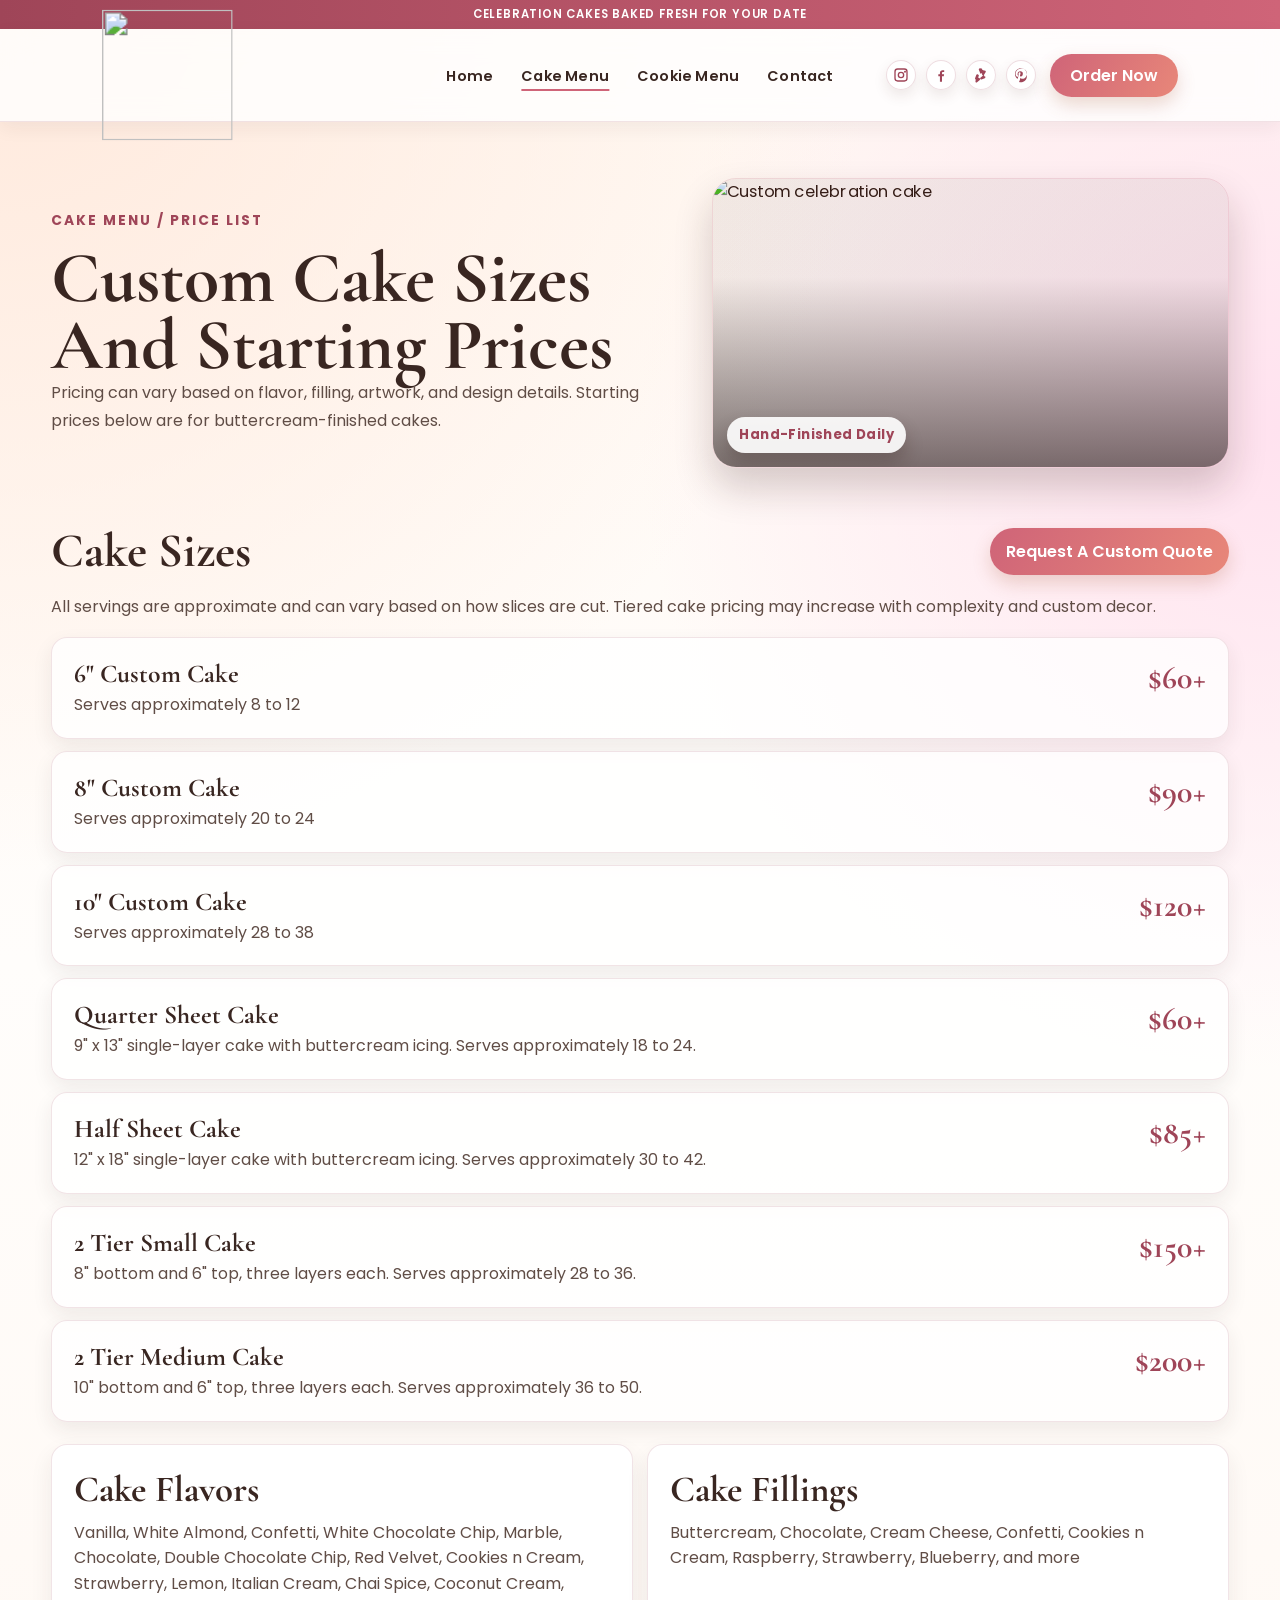
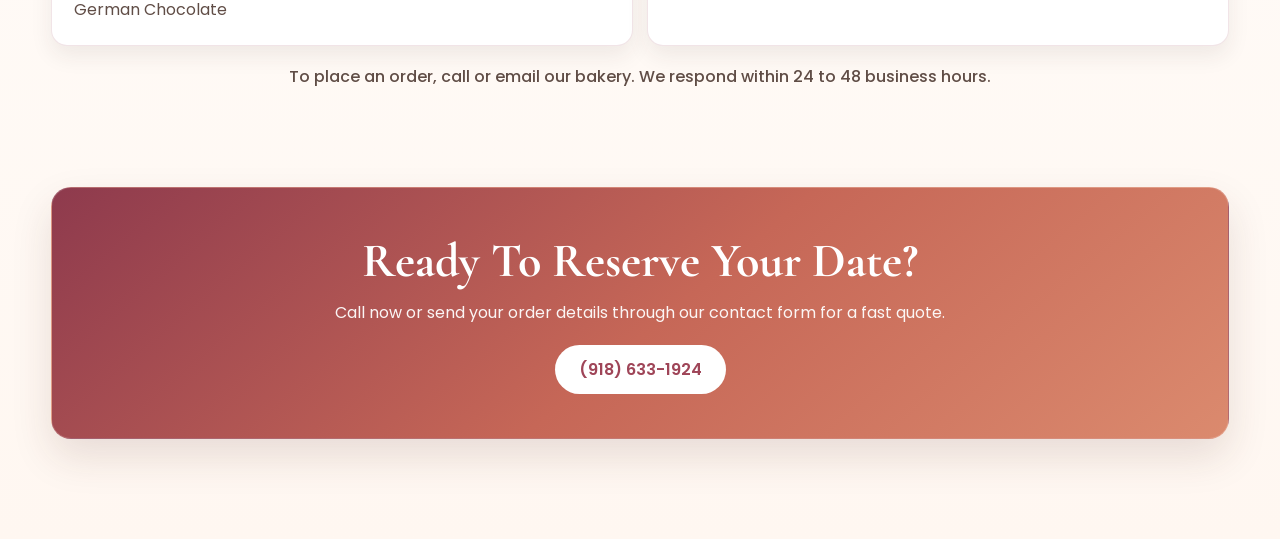
==== cakes.html @ 0b16bd7f "Add files via upload" ====
<!DOCTYPE html>
<html lang="en">
<head>
<meta charset="UTF-8">
<meta name="viewport" content="width=device-width, initial-scale=1.0">

<title>Cake Menu | Mixing House</title>

<link rel="stylesheet" href="style.css">

<link href="https://fonts.googleapis.com/css2?family=Cormorant+Garamond:wght@400;600;700&family=Poppins:wght@300;400;500;600&display=swap" rel="stylesheet">
</head>

<body>

<div class="top-bar">
    CELEBRATION CAKES BAKED FRESH FOR YOUR DATE
</div>

<nav class="navbar">

<div class="logo">
    <img src="images/logo.png">
</div>

<ul class="nav-links">
    <li><a href="index.html">Home</a></li>
    <li><a href="cakes.html" class="active">Cake Menu</a></li>
    <li><a href="cookies.html">Cookie Menu</a></li>
    <li><a href="contacts.html">Contact</a></li>
</ul>

<div class="header-social">
    <a href="https://instagram.com" class="social-icon" aria-label="Instagram" target="_blank" rel="noopener noreferrer">
        <svg viewBox="0 0 24 24" aria-hidden="true"><path d="M7 2h10a5 5 0 0 1 5 5v10a5 5 0 0 1-5 5H7a5 5 0 0 1-5-5V7a5 5 0 0 1 5-5zm0 2a3 3 0 0 0-3 3v10a3 3 0 0 0 3 3h10a3 3 0 0 0 3-3V7a3 3 0 0 0-3-3H7zm11 1.5a1.5 1.5 0 1 1 0 3 1.5 1.5 0 0 1 0-3zM12 7a5 5 0 1 1 0 10 5 5 0 0 1 0-10zm0 2a3 3 0 1 0 0 6 3 3 0 0 0 0-6z"/></svg>
    </a>
    <a href="https://facebook.com" class="social-icon" aria-label="Facebook" target="_blank" rel="noopener noreferrer">
        <svg viewBox="0 0 24 24" aria-hidden="true"><path d="M13.5 22v-8h2.7l.4-3h-3.1V9.1c0-.9.3-1.6 1.6-1.6h1.7V4.8c-.3 0-1.3-.1-2.4-.1-2.4 0-4 1.4-4 4.2V11H8v3h2.4v8h3.1z"/></svg>
    </a>
    <a href="https://yelp.com" class="social-icon" aria-label="Yelp" target="_blank" rel="noopener noreferrer">
        <svg viewBox="0 0 24 24" aria-hidden="true"><path d="M12.7 2.1c.7.1 1.2.7 1.2 1.4l-.4 5.3c-.1.8-.9 1.4-1.7 1.2-.5-.1-.9-.5-1.1-1l-1.9-5c-.3-.8.1-1.6.9-1.9.2-.1.4-.1.6-.1l2.4.1zm5.9 3.4c.6.4.8 1.2.5 1.9l-2.7 4.6c-.4.7-1.3.9-2 .5-.4-.2-.6-.6-.7-1l-.4-5.3c-.1-.8.5-1.5 1.3-1.6.2 0 .4 0 .6.1l3.4.8zM8 11.8c.7.4 1 1.3.6 2l-2.9 4.5c-.4.6-1.2.9-1.9.5-.7-.4-1-1.2-.7-1.9l1.8-5c.3-.8 1.2-1.2 2-.9.4.2.8.4 1.1.8zm8.7 2.2c.8-.3 1.6.1 1.9.8.3.7-.1 1.6-.9 1.9l-5 1.9c-.8.3-1.6-.1-1.9-.9-.2-.5-.1-1.1.3-1.5l4-3.6c.4-.4 1-.5 1.6-.3zm-6.3 3.3c.5.6.4 1.6-.2 2.1l-4.1 3.5c-.6.5-1.6.4-2.1-.2-.3-.4-.4-.9-.3-1.4l1-5.2c.1-.8.9-1.4 1.7-1.2.4.1.7.3 1 .6l3 1.8z"/></svg>
    </a>
    <a href="https://pinterest.com" class="social-icon" aria-label="Pinterest" target="_blank" rel="noopener noreferrer">
        <svg viewBox="0 0 24 24" aria-hidden="true"><path d="M12.1 2C6.6 2 3 5.9 3 10.8c0 3.1 1.7 5.9 4.5 7-.1-.5-.2-1.4 0-2l1-4.1s-.2-.6-.2-1.4c0-1.3.8-2.3 1.8-2.3.8 0 1.2.6 1.2 1.4 0 .8-.5 2.1-.8 3.3-.2.9.5 1.7 1.4 1.7 1.7 0 2.9-2.1 2.9-4.6 0-1.9-1.3-3.3-3.7-3.3-2.7 0-4.3 2-4.3 4.2 0 .8.2 1.5.7 2 .2.2.2.3.1.6l-.3 1.2c-.1.4-.3.5-.7.3-1.8-.7-2.7-2.6-2.7-4.8 0-3.6 3-7.9 9-7.9 4.8 0 7.9 3.4 7.9 7.1 0 4.9-2.7 8.5-6.7 8.5-1.3 0-2.6-.7-3-1.5l-.8 3.2c-.3 1.1-.8 2.3-1.3 3.2.9.3 1.8.4 2.7.4 5.3 0 9.1-3.8 9.1-9.1C21.2 5.8 17.3 2 12.1 2z"/></svg>
    </a>
</div>

<a href="contacts.html" class="order-btn">
Order Now
</a>

<button class="hamburger" type="button" aria-label="Open navigation" aria-expanded="false">☰</button>

</nav>

<section class="page-hero cake-hero">
    <div>
        <div class="small-heading">CAKE MENU / PRICE LIST</div>
        <h1>Custom Cake Sizes And Starting Prices</h1>
        <p>
            Pricing can vary based on flavor, filling, artwork, and design details. Starting prices below are for buttercream-finished cakes.
        </p>
    </div>

    <div class="page-hero-visual">
        <img src="images/cake1.jpg" alt="Custom celebration cake" class="hero-pop">
        <div class="hero-glow-tag">Hand-Finished Daily</div>
    </div>
</section>

<section class="cake-pricing">
    <div class="cake-pricing-head">
        <h2>Cake Sizes</h2>
        <a href="contacts.html" class="card-link">Request A Custom Quote</a>
    </div>

    <p class="cake-pricing-note">
        All servings are approximate and can vary based on how slices are cut. Tiered cake pricing may increase with complexity and custom decor.
    </p>

    <div class="price-list">
        <article class="price-item">
            <div>
                <h3>6" Custom Cake</h3>
                <p>Serves approximately 8 to 12</p>
            </div>
            <strong>$60+</strong>
        </article>

        <article class="price-item">
            <div>
                <h3>8" Custom Cake</h3>
                <p>Serves approximately 20 to 24</p>
            </div>
            <strong>$90+</strong>
        </article>

        <article class="price-item">
            <div>
                <h3>10" Custom Cake</h3>
                <p>Serves approximately 28 to 38</p>
            </div>
            <strong>$120+</strong>
        </article>

        <article class="price-item">
            <div>
                <h3>Quarter Sheet Cake</h3>
                <p>9" x 13" single-layer cake with buttercream icing. Serves approximately 18 to 24.</p>
            </div>
            <strong>$60+</strong>
        </article>

        <article class="price-item">
            <div>
                <h3>Half Sheet Cake</h3>
                <p>12" x 18" single-layer cake with buttercream icing. Serves approximately 30 to 42.</p>
            </div>
            <strong>$85+</strong>
        </article>

        <article class="price-item">
            <div>
                <h3>2 Tier Small Cake</h3>
                <p>8" bottom and 6" top, three layers each. Serves approximately 28 to 36.</p>
            </div>
            <strong>$150+</strong>
        </article>

        <article class="price-item">
            <div>
                <h3>2 Tier Medium Cake</h3>
                <p>10" bottom and 6" top, three layers each. Serves approximately 36 to 50.</p>
            </div>
            <strong>$200+</strong>
        </article>
    </div>

    <div class="cake-details-grid">
        <article class="detail-card">
            <h3>Cake Flavors</h3>
            <p>Vanilla, White Almond, Confetti, White Chocolate Chip, Marble, Chocolate, Double Chocolate Chip, Red Velvet, Cookies n Cream, Strawberry, Lemon, Italian Cream, Chai Spice, Coconut Cream, German Chocolate</p>
        </article>

        <article class="detail-card">
            <h3>Cake Fillings</h3>
            <p>Buttercream, Chocolate, Cream Cheese, Confetti, Cookies n Cream, Raspberry, Strawberry, Blueberry, and more</p>
        </article>
    </div>

    <p class="order-help">To place an order, call or email our bakery. We respond within 24 to 48 business hours.</p>
</section>

<section class="cta-banner">
    <h2>Ready To Reserve Your Date?</h2>
    <p>Call now or send your order details through our contact form for a fast quote.</p>
    <a href="tel:9186331924" class="cta-phone">(918) 633-1924</a>
</section>

<a href="contacts.html" class="mobile-order">Order Cake</a>

<script src="js/script.js"></script>

</body>
</html>
---- style.css ----
:root{
    --rose:#cf6478;
    --rose-deep:#9f4558;
    --caramel:#ab623e;
    --chocolate:#392621;
    --cream:#fff8f2;
    --milk:#fffcfa;
    --text:#604d46;
    --surface:#ffffffcc;
    --line:rgba(159, 69, 88, 0.14);
    --shadow:0 18px 40px rgba(77, 39, 33, 0.13);
}

*{
    margin:0;
    padding:0;
    box-sizing:border-box;
}

html{
    scroll-behavior:smooth;
}

body{
    font-family:'Poppins', sans-serif;
    background:
        radial-gradient(circle at 0% 0%, #ffe9dc 0%, transparent 35%),
        radial-gradient(circle at 100% 20%, #ffe2ef 0%, transparent 30%),
        linear-gradient(180deg, #fff8f2 0%, #fffdfb 45%, #fff7f1 100%),
        var(--cream);
    color:var(--chocolate);
    overflow-x:hidden;
    text-rendering:optimizeLegibility;
}

a{
    color:inherit;
}

.top-bar{
    background:linear-gradient(90deg, var(--rose-deep), var(--rose));
    color:#fff;
    text-align:center;
    padding:6px 14px;
    font-size:0.72rem;
    font-weight:600;
    letter-spacing:0.8px;
    text-transform:uppercase;
}

.navbar{
    position:sticky;
    top:0;
    z-index:100;
    display:flex;
    justify-content:space-between;
    align-items:center;
    padding:0 8%;
    background:var(--surface);
    backdrop-filter:blur(14px);
    border-bottom:1px solid var(--line);
    box-shadow:0 6px 18px rgba(57, 38, 33, 0.06);
    transition:transform 0.28s ease, box-shadow 0.28s ease;
    will-change:transform;
}

.navbar.nav-hidden{
    transform:translateY(-120%);
}

.logo{
    display:flex;
    align-items:center;
    gap:0;
}

.logo img{
    width:92px;
    height:92px;
    object-fit:contain;
    transform:scale(1.42);
    transform-origin:left center;
}

.logo h2{
    font-family:'Cormorant Garamond', serif;
    font-size:3.2rem;
    line-height:0.9;
    color:var(--chocolate);
}

.logo span{
    display:block;
    font-size:0.78rem;
    letter-spacing:3.4px;
    color:var(--text);
}

.nav-links{
    display:flex;
    list-style:none;
    gap:28px;
    position:absolute;
    left:50%;
    transform:translateX(-50%);
}

.nav-links a{
    text-decoration:none;
    font-weight:600;
    font-size:0.9rem;
    letter-spacing:0.2px;
    color:var(--chocolate);
    position:relative;
    transition:color 0.25s ease;
}

.nav-links a:hover{
    color:var(--rose-deep);
}

.nav-links a::after{
    content:"";
    position:absolute;
    left:0;
    bottom:-5px;
    width:100%;
    height:2px;
    background:var(--rose);
    transform:scaleX(0);
    transform-origin:left;
    transition:transform 0.28s ease;
}

.nav-links a:hover::after,
.nav-links a.active::after{
    transform:scaleX(1);
}

.header-social{
    display:flex;
    align-items:center;
    gap:10px;
    margin-left:auto;
}

.social-icon{
    width:30px;
    height:30px;
    border-radius:50%;
    display:inline-flex;
    align-items:center;
    justify-content:center;
    background:rgba(255, 255, 255, 0.82);
    border:1px solid rgba(159, 69, 88, 0.18);
    color:var(--rose-deep);
    text-decoration:none;
    box-shadow:0 6px 14px rgba(77, 39, 33, 0.1);
    transition:transform 0.2s ease, border-color 0.2s ease, background 0.2s ease;
}

.social-icon svg{
    width:16px;
    height:16px;
    fill:currentColor;
}

.social-icon:hover{
    transform:translateY(-2px);
    border-color:rgba(159, 69, 88, 0.48);
    background:rgba(207, 100, 120, 0.08);
}

.order-btn,
.btn-primary,
.card-link,
.cta-phone,
.contact-form button,
.mobile-order{
    background:linear-gradient(120deg, var(--rose), #e88779);
    color:#fff;
    text-decoration:none;
    font-weight:600;
    border:none;
    border-radius:999px;
    box-shadow:0 8px 18px rgba(171, 98, 62, 0.24);
    transition:transform 0.2s ease, box-shadow 0.2s ease;
}

.order-btn,
.btn-primary{
    padding:9px 20px;
}

.order-btn{
    margin-left:14px;
}

.order-btn:hover,
.btn-primary:hover,
.card-link:hover,
.cta-phone:hover,
.contact-form button:hover,
.mobile-order:hover{
    transform:translateY(-2px);
    box-shadow:0 12px 20px rgba(159, 69, 88, 0.28);
}

.hamburger{
    display:none;
    font-size:1.8rem;
    cursor:pointer;
    color:var(--rose-deep);
    border:none;
    background:transparent;
    line-height:1;
}

.hero,
.page-hero,
.features,
.popular,
.contact-section,
.cta-banner{
    width:min(1200px, 92%);
    margin:0 auto;
}

.hero{
    display:grid;
    grid-template-columns:1fr 1fr;
    align-items:center;
    gap:56px;
    padding:84px 0;
}

.hero-content{
    max-width:none;
}

.small-heading{
    color:var(--rose-deep);
    font-weight:700;
    letter-spacing:2px;
    margin-bottom:14px;
    font-size:0.86rem;
}

.hero h1,
.page-hero h1,
.section-header h2,
.contact-intro h1{
    font-family:'Cormorant Garamond', serif;
    line-height:0.93;
    color:var(--chocolate);
}

.hero h1{
    font-size:5.4rem;
    letter-spacing:-0.4px;
    max-width:none;
}

.hero p,
.page-hero p,
.card-content p,
.feature p,
.contact-intro p,
.contact-card p,
.form-note{
    color:var(--text);
    line-height:1.75;
}

.hero p{
    margin-top:20px;
    max-width:none;
}

.hero-buttons{
    display:flex;
    gap:14px;
    margin-top:28px;
    flex-wrap:wrap;
}

.btn-secondary{
    border:2px solid rgba(159, 69, 88, 0.28);
    color:var(--rose-deep);
    text-decoration:none;
    padding:12px 24px;
    border-radius:999px;
    font-weight:600;
    background:#ffffffd6;
    transition:background 0.22s ease, border-color 0.22s ease;
}

.btn-secondary:hover{
    background:#fff;
    border-color:rgba(159, 69, 88, 0.42);
}

.hero-proof{
    display:flex;
    gap:18px;
    margin-top:24px;
    list-style:none;
    font-size:0.92rem;
    color:var(--text);
}

.hero-proof li{
    background:#fff;
    border:1px solid rgba(159, 69, 88, 0.15);
    border-radius:999px;
    padding:8px 14px;
}

.hero-image{
    position:relative;
}

.hero-image img{
    width:100%;
    height:620px;
    border-radius:30px;
    object-fit:cover;
    box-shadow:var(--shadow);
    border:1px solid rgba(159, 69, 88, 0.14);
}

.hero-badge{
    position:absolute;
    right:-28px;
    bottom:24px;
    width:148px;
    height:148px;
    border-radius:50%;
    background:linear-gradient(120deg, var(--caramel), #d39d6f);
    border:6px solid #fff;
    color:#fff;
    font-size:0.86rem;
    font-weight:700;
    text-align:center;
    display:flex;
    align-items:center;
    justify-content:center;
    line-height:1.35;
    box-shadow:var(--shadow);
}

.features{
    display:grid;
    grid-template-columns:repeat(4, 1fr);
    gap:16px;
    margin-bottom:28px;
}

.feature{
    background:#fff;
    border:1px solid rgba(171, 98, 62, 0.14);
    border-radius:16px;
    padding:22px;
    box-shadow:0 10px 20px rgba(57, 38, 33, 0.05);
    transition:transform 0.2s ease, box-shadow 0.2s ease;
}

.feature:hover{
    transform:translateY(-4px);
    box-shadow:0 16px 26px rgba(57, 38, 33, 0.1);
}

.feature h3{
    margin-bottom:8px;
    font-size:1.04rem;
}

.popular{
    padding:54px 0 80px;
}

.photo-gallery{
    width:min(1200px, 92%);
    margin:0 auto 26px;
}

.gallery-grid{
    display:grid;
    grid-template-columns:1.35fr 1fr 1fr;
    grid-template-rows:220px 220px;
    gap:14px;
}

.gallery-card{
    position:relative;
    border-radius:16px;
    overflow:hidden;
    border:1px solid rgba(159, 69, 88, 0.16);
    box-shadow:var(--shadow);
}

.gallery-card img{
    width:100%;
    height:100%;
    object-fit:cover;
    display:block;
    transform:scale(1.02);
    transition:transform 0.3s ease;
}

.gallery-card::after{
    content:"";
    position:absolute;
    inset:0;
    background:linear-gradient(180deg, rgba(40, 24, 20, 0.05) 38%, rgba(40, 24, 20, 0.64) 100%);
}

.gallery-card figcaption{
    position:absolute;
    left:14px;
    bottom:12px;
    color:#fff;
    font-weight:600;
    letter-spacing:0.3px;
    z-index:1;
}

.gallery-card:hover img{
    transform:scale(1.08);
}

.gallery-large{
    grid-row:1 / span 2;
}

.cake-pricing{
    width:min(1200px, 92%);
    margin:0 auto;
    padding:24px 0 70px;
}

.cake-pricing-head{
    display:flex;
    justify-content:space-between;
    align-items:center;
    gap:14px;
    margin-bottom:14px;
}

.cake-pricing-head h2{
    font-family:'Cormorant Garamond', serif;
    font-size:3rem;
    color:var(--chocolate);
}

.cake-pricing-note{
    color:var(--text);
    max-width:none;
    margin-bottom:18px;
}

.price-list{
    display:grid;
    gap:12px;
}

.price-item{
    display:flex;
    justify-content:space-between;
    gap:18px;
    align-items:flex-start;
    padding:20px 22px;
    background:rgba(255, 255, 255, 0.76);
    border:1px solid rgba(159, 69, 88, 0.14);
    border-radius:16px;
    box-shadow:0 8px 20px rgba(57, 38, 33, 0.08);
}

.price-item h3{
    font-size:1.6rem;
    font-family:'Cormorant Garamond', serif;
    margin-bottom:4px;
}

.price-item p{
    color:var(--text);
    line-height:1.55;
    max-width:none;
}

.price-item strong{
    font-size:2rem;
    color:var(--rose-deep);
    font-family:'Cormorant Garamond', serif;
    white-space:nowrap;
    letter-spacing:0.2px;
}

.cake-details-grid{
    margin-top:22px;
    display:grid;
    grid-template-columns:1fr 1fr;
    gap:14px;
}

.detail-card{
    background:#fff;
    border-radius:16px;
    padding:22px;
    border:1px solid rgba(159, 69, 88, 0.14);
    box-shadow:0 10px 22px rgba(57, 38, 33, 0.08);
}

.detail-card h3{
    font-family:'Cormorant Garamond', serif;
    font-size:2.3rem;
    margin-bottom:8px;
}

.detail-card p{
    color:var(--text);
    line-height:1.62;
}

.order-help{
    margin-top:18px;
    text-align:center;
    color:var(--text);
    font-weight:500;
}

.section-header{
    display:flex;
    justify-content:space-between;
    align-items:flex-end;
    gap:20px;
    margin-bottom:26px;
}

.section-header h2{
    font-size:3.4rem;
}

.section-header a{
    color:var(--rose-deep);
    text-decoration:none;
    font-weight:700;
    display:inline-flex;
    align-items:center;
    gap:8px;
}

.cards{
    display:grid;
    grid-template-columns:repeat(3, 1fr);
    gap:22px;
}

.card{
    background:var(--milk);
    border-radius:18px;
    overflow:hidden;
    border:1px solid rgba(159, 69, 88, 0.12);
    box-shadow:var(--shadow);
    transition:transform 0.25s ease, box-shadow 0.25s ease;
}

.card:hover{
    transform:translateY(-6px);
    box-shadow:0 22px 42px rgba(77, 39, 33, 0.18);
}

.card img{
    width:100%;
    height:250px;
    object-fit:cover;
}

.card-content{
    padding:20px;
}

.card-meta{
    display:flex;
    justify-content:space-between;
    align-items:center;
    margin-bottom:10px;
}

.tag{
    display:inline-block;
    font-size:0.74rem;
    font-weight:700;
    letter-spacing:1px;
    color:var(--rose-deep);
    background:rgba(207, 100, 120, 0.12);
    border-radius:999px;
    padding:6px 10px;
}

.price{
    color:var(--caramel);
    font-weight:700;
}

.card-content h3{
    font-size:1.26rem;
    margin-bottom:10px;
}

.card-content p{
    margin-bottom:14px;
}

.card-link{
    display:inline-block;
    padding:11px 16px;
}

.page-hero{
    display:grid;
    grid-template-columns:1.1fr 0.9fr;
    align-items:center;
    gap:30px;
    padding:56px 0 30px;
}

.page-hero h1{
    font-size:4.5rem;
}

.page-hero p{
    max-width:none;
}

.page-hero-visual{
    position:relative;
    border-radius:24px;
    overflow:hidden;
    border:1px solid rgba(159, 69, 88, 0.18);
    box-shadow:0 20px 38px rgba(51, 24, 19, 0.2);
    min-height:290px;
}

.page-hero-visual::after{
    content:"";
    position:absolute;
    inset:0;
    background:linear-gradient(180deg, rgba(24, 12, 10, 0.06) 34%, rgba(24, 12, 10, 0.58) 100%);
    pointer-events:none;
}

.page-hero-visual img{
    width:100%;
    height:100%;
    object-fit:cover;
}

.hero-pop{
    filter:saturate(1.15) contrast(1.09) brightness(1.03);
    transform:scale(1.02);
    transition:transform 0.35s ease, filter 0.35s ease;
}

.hero-image:hover .hero-pop,
.page-hero-visual:hover .hero-pop{
    transform:scale(1.08);
    filter:saturate(1.24) contrast(1.12) brightness(1.06);
}

.hero-glow-tag{
    position:absolute;
    left:14px;
    bottom:14px;
    z-index:1;
    background:rgba(255, 255, 255, 0.9);
    color:var(--rose-deep);
    font-size:0.82rem;
    letter-spacing:0.4px;
    font-weight:700;
    padding:8px 12px;
    border-radius:999px;
    box-shadow:0 10px 18px rgba(43, 21, 17, 0.24);
}

.testimonial-strip{
    width:min(1200px, 92%);
    margin:0 auto;
    display:grid;
    grid-template-columns:repeat(3, 1fr);
    gap:14px;
}

.testimonial{
    background:#fff;
    border:1px solid rgba(171, 98, 62, 0.18);
    border-left:4px solid var(--caramel);
    border-radius:12px;
    padding:18px;
    font-size:0.95rem;
    color:var(--text);
    box-shadow:0 8px 18px rgba(57, 38, 33, 0.06);
}

.cta-banner{
    margin:28px auto 100px;
    background:linear-gradient(140deg, #8e3a4d 0%, #c66757 52%, #db8a6e 100%);
    color:#fff;
    border-radius:20px;
    padding:44px;
    text-align:center;
    box-shadow:var(--shadow);
    border:1px solid rgba(255, 255, 255, 0.18);
}

.social-spot{
    width:min(1200px, 92%);
    margin:0 auto 30px;
    background:#fff;
    border:1px solid rgba(159, 69, 88, 0.14);
    border-radius:18px;
    box-shadow:var(--shadow);
    padding:26px;
}

.social-spot h3{
    font-family:'Cormorant Garamond', serif;
    font-size:2.1rem;
    margin-bottom:8px;
}

.social-spot p{
    color:var(--text);
    margin-bottom:14px;
}

.social-links{
    display:grid;
    grid-template-columns:repeat(4, minmax(0, 1fr));
    gap:12px;
}

.social-links a{
    text-decoration:none;
    text-align:center;
    font-weight:600;
    color:var(--rose-deep);
    background:rgba(207, 100, 120, 0.11);
    border:1px solid rgba(159, 69, 88, 0.2);
    border-radius:12px;
    padding:12px;
    transition:transform 0.2s ease, background 0.2s ease;
}

.social-links a:hover{
    transform:translateY(-2px);
    background:rgba(207, 100, 120, 0.18);
}

.cta-banner h2{
    font-family:'Cormorant Garamond', serif;
    font-size:3rem;
}

.cta-banner p{
    margin:10px 0 20px;
    color:rgba(255, 255, 255, 0.94);
}

.cta-phone{
    display:inline-block;
    background:#fff;
    color:var(--rose-deep);
    padding:12px 24px;
    box-shadow:none;
}

.site-footer{
    width:min(1200px, 92%);
    margin:0 auto 90px;
    padding:26px;
    background:linear-gradient(130deg, #352823, #47322b);
    border:1px solid rgba(232, 190, 168, 0.3);
    border-radius:16px;
    box-shadow:0 22px 38px rgba(30, 20, 16, 0.28);
}

.site-footer h3{
    font-family:'Cormorant Garamond', serif;
    font-size:2rem;
    margin-bottom:8px;
    color:#fffaf7;
}

.site-footer p{
    color:#f3ded4;
    margin-bottom:8px;
    line-height:1.65;
}

.site-footer a{
    color:#ffd8b8;
    font-weight:600;
}

.contact-section{
    display:grid;
    grid-template-columns:1fr 1fr;
    gap:22px;
    padding:64px 0 90px;
}

.contact-card,
.contact-form-wrap{
    background:#fff;
    border-radius:18px;
    padding:28px;
    border:1px solid rgba(159, 69, 88, 0.12);
    box-shadow:var(--shadow);
}

.contact-intro h1{
    font-size:4rem;
    margin-bottom:16px;
}

.contact-details{
    list-style:none;
    margin-top:18px;
    display:flex;
    flex-direction:column;
    gap:10px;
    color:var(--text);
}

.contact-form{
    display:grid;
    gap:14px;
}

.contact-form input,
.contact-form select,
.contact-form textarea{
    width:100%;
    border:1px solid rgba(96, 77, 70, 0.24);
    border-radius:12px;
    padding:14px 16px;
    font:inherit;
    color:var(--chocolate);
    background:#fff;
}

.contact-form input:focus,
.contact-form select:focus,
.contact-form textarea:focus{
    outline:2px solid rgba(207, 100, 120, 0.25);
    border-color:var(--rose);
}

.contact-form button{
    padding:14px;
    font:inherit;
    cursor:pointer;
}

.form-note{
    font-size:0.88rem;
}

.mobile-order{
    display:none;
}

.hero-content,
.hero-image,
.feature,
.card,
.testimonial,
.contact-card,
.contact-form-wrap,
.cta-banner{
    animation:riseUp 0.75s ease both;
}

.cards .card:nth-child(2){
    animation-delay:0.08s;
}

.cards .card:nth-child(3){
    animation-delay:0.16s;
}

@keyframes riseUp{
    from{
        opacity:0;
        transform:translateY(14px);
    }
    to{
        opacity:1;
        transform:translateY(0);
    }
}

@media(max-width:1080px){
    .logo h2{
        font-size:2.5rem;
    }

    .hero h1{
        font-size:4.4rem;
    }

    .page-hero h1,
    .contact-intro h1{
        font-size:3.6rem;
    }
}

@media(max-width:900px){
    .navbar{
        padding:1px 4%;
    }

    .nav-links{
        display:none;
        position:absolute;
        top:92px;
        left:4%;
        transform:none;
        width:92%;
        background:#fff;
        border-radius:14px;
        border:1px solid rgba(159, 69, 88, 0.13);
        box-shadow:var(--shadow);
        flex-direction:column;
        gap:18px;
        padding:20px;
    }

    .nav-links.show{
        display:flex;
    }

    .hamburger{
        display:block;
    }

    .order-btn{
        display:none;
    }

    .header-social{
        display:none;
    }

    .hero{
        grid-template-columns:1fr;
        gap:28px;
        padding:44px 0;
    }

    .hero-image{
        order:-1;
    }

    .hero-image img{
        height:420px;
    }

    .hero h1{
        font-size:3.5rem;
    }

    .hero-proof{
        flex-wrap:wrap;
    }

    .hero-badge{
        right:10px;
        bottom:10px;
        width:118px;
        height:118px;
        font-size:0.74rem;
    }

    .features{
        grid-template-columns:1fr 1fr;
    }

    .cards,
    .testimonial-strip,
    .contact-section,
    .cake-details-grid{
        grid-template-columns:1fr;
    }

    .gallery-grid{
        grid-template-columns:1fr 1fr;
        grid-template-rows:190px 190px 190px;
    }

    .gallery-large{
        grid-column:1 / -1;
        grid-row:auto;
    }

    .cake-pricing-head{
        flex-direction:column;
        align-items:flex-start;
    }

    .price-item{
        flex-direction:column;
    }

    .price-item strong{
        font-size:1.7rem;
    }

    .site-footer{
        margin-bottom:90px;
    }

    .social-links{
        grid-template-columns:1fr 1fr;
    }

    .page-hero{
        grid-template-columns:1fr;
        align-items:flex-start;
    }

    .page-hero-visual{
        min-height:240px;
    }

    .section-header{
        align-items:flex-start;
        flex-direction:column;
    }

    .section-header h2{
        font-size:2.7rem;
    }

    .cta-banner{
        padding:30px 20px;
        margin-bottom:92px;
    }

    .cta-banner h2{
        font-size:2.4rem;
    }

    .mobile-order{
        display:block;
        position:fixed;
        left:14px;
        right:14px;
        bottom:14px;
        text-align:center;
        padding:14px;
        z-index:150;
    }
}

@media(max-width:560px){
    .logo img{
        width:80px;
        height:80px;
        transform:scale(1.28);
    }

    .logo h2{
        font-size:2rem;
    }

    .logo span{
        letter-spacing:2.2px;
        font-size:0.65rem;
    }

    .hero h1,
    .page-hero h1,
    .contact-intro h1{
        font-size:2.8rem;
    }

    .page-hero-visual{
        min-height:210px;
        border-radius:18px;
    }

    .features{
        grid-template-columns:1fr;
    }

    .gallery-grid{
        grid-template-columns:1fr;
        grid-template-rows:repeat(4, 200px);
    }

    .cake-pricing-head h2{
        font-size:2.5rem;
    }

    .price-item h3{
        font-size:1.35rem;
    }

    .social-links{
        grid-template-columns:1fr;
    }
}
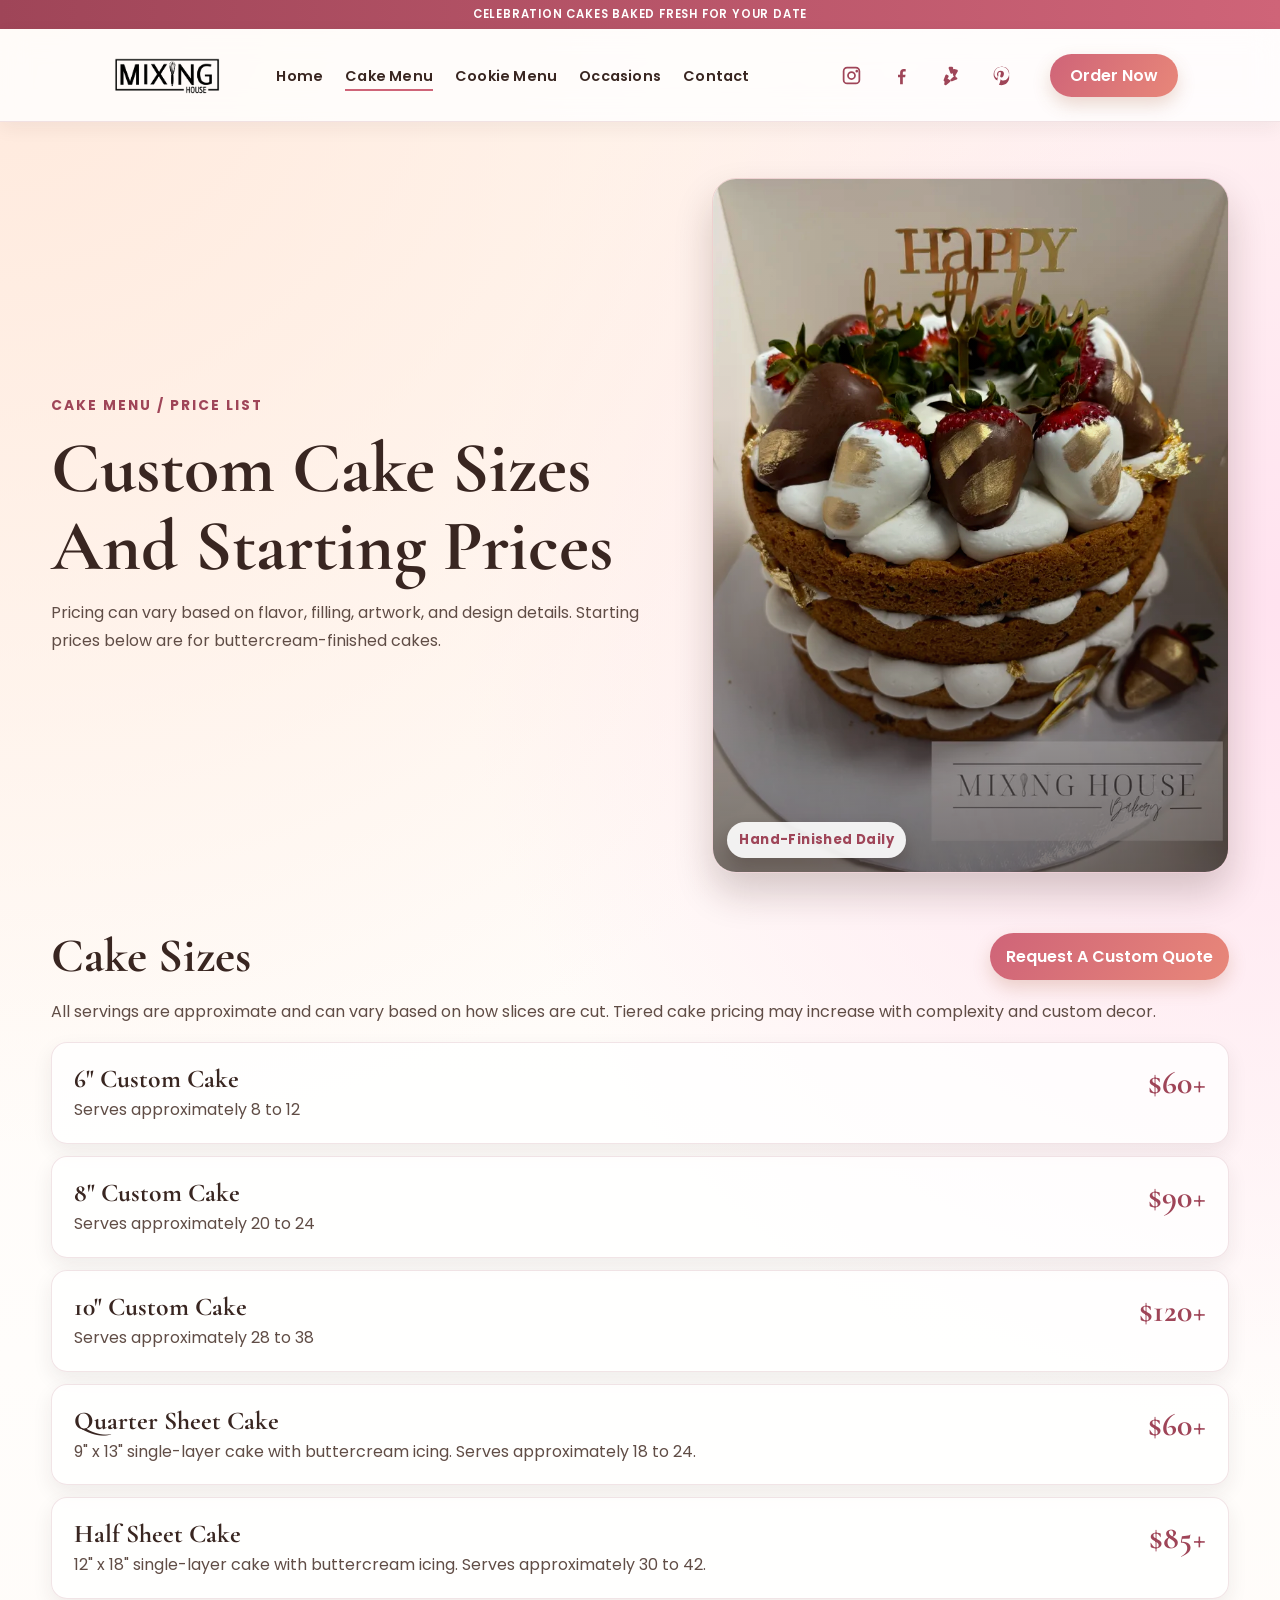
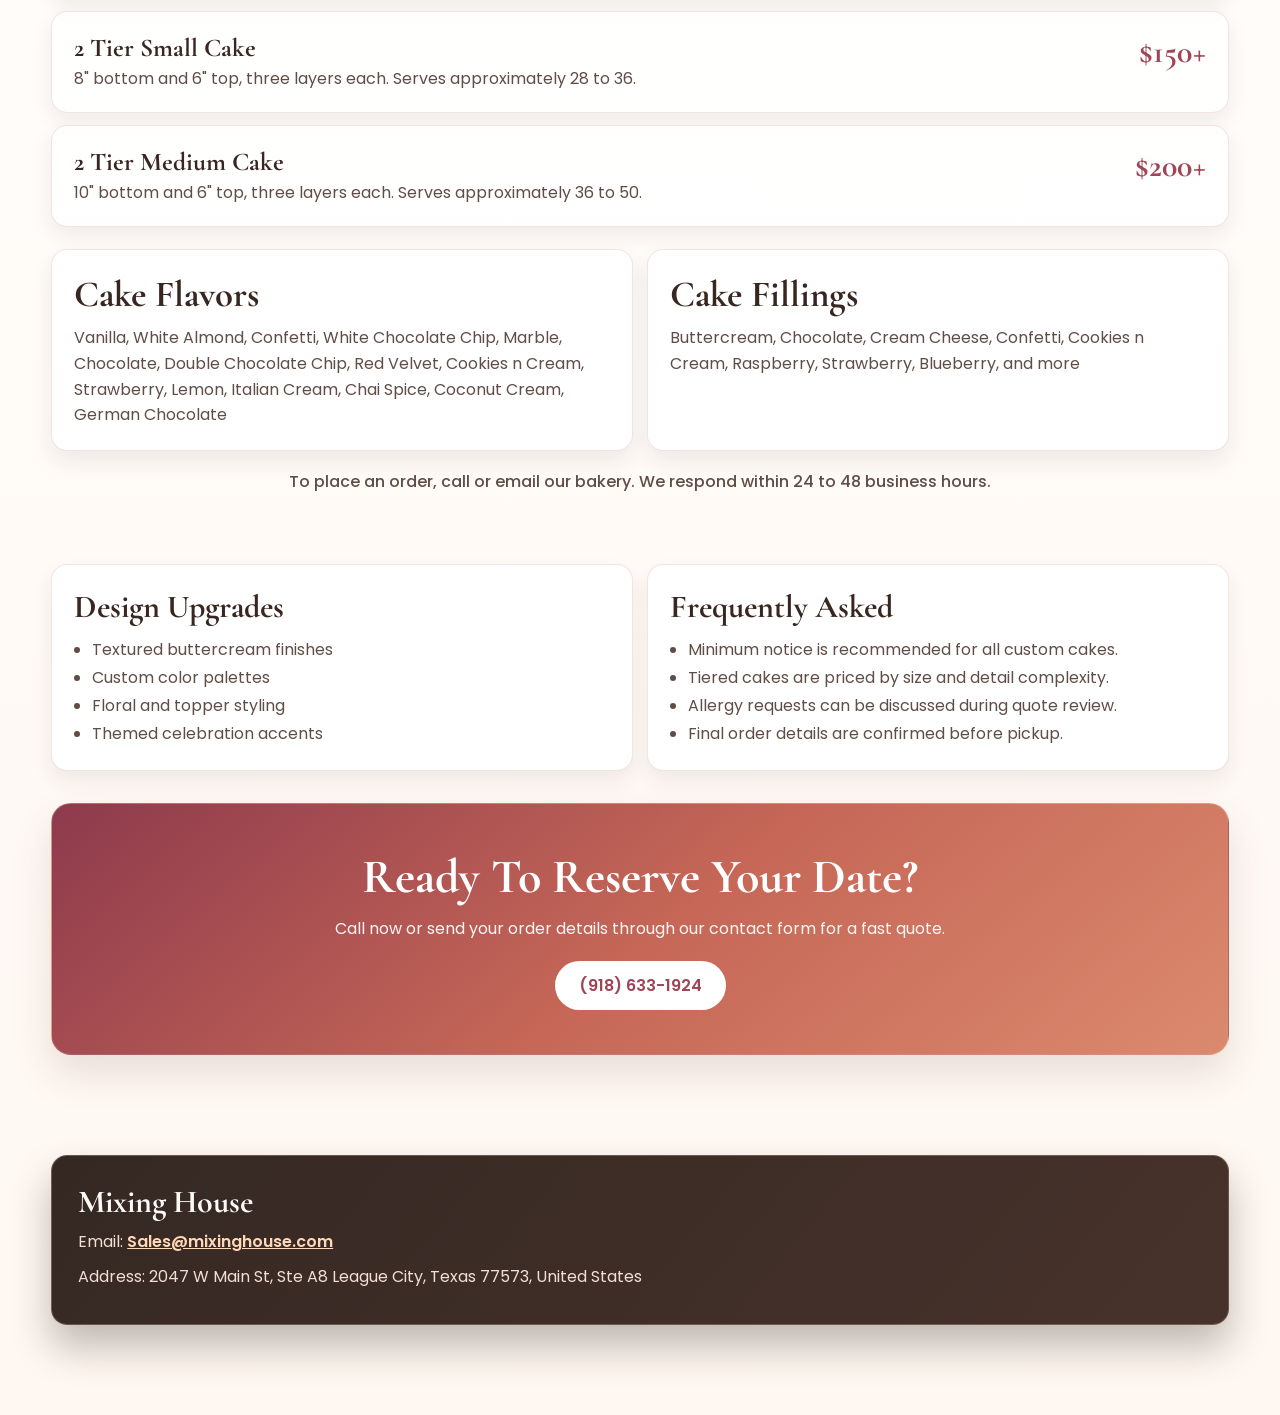
==== commit b3d268ce: "Revise cakes.html with updated content and layout Updated the cake menu page with new content and st" ====
--- a/cakes.html
+++ b/cakes.html
@@ -27,6 +27,7 @@
     <li><a href="index.html">Home</a></li>
     <li><a href="cakes.html" class="active">Cake Menu</a></li>
     <li><a href="cookies.html">Cookie Menu</a></li>
+    <li><a href="occasions.html">Occasions</a></li>
     <li><a href="contacts.html">Contact</a></li>
 </ul>
 
@@ -151,15 +152,43 @@
     <p class="order-help">To place an order, call or email our bakery. We respond within 24 to 48 business hours.</p>
 </section>
 
+<section class="detail-band">
+    <article class="detail-panel">
+        <h3>Design Upgrades</h3>
+        <ul>
+            <li>Textured buttercream finishes</li>
+            <li>Custom color palettes</li>
+            <li>Floral and topper styling</li>
+            <li>Themed celebration accents</li>
+        </ul>
+    </article>
+
+    <article class="detail-panel">
+        <h3>Frequently Asked</h3>
+        <ul>
+            <li>Minimum notice is recommended for all custom cakes.</li>
+            <li>Tiered cakes are priced by size and detail complexity.</li>
+            <li>Allergy requests can be discussed during quote review.</li>
+            <li>Final order details are confirmed before pickup.</li>
+        </ul>
+    </article>
+</section>
+
 <section class="cta-banner">
     <h2>Ready To Reserve Your Date?</h2>
     <p>Call now or send your order details through our contact form for a fast quote.</p>
     <a href="tel:9186331924" class="cta-phone">(918) 633-1924</a>
 </section>
 
+<footer class="site-footer">
+    <h3>Mixing House</h3>
+    <p>Email: <a href="mailto:Sales@mixinghouse.com">Sales@mixinghouse.com</a></p>
+    <p>Address: 2047 W Main St, Ste A8 League City, Texas 77573, United States</p>
+</footer>
+
 <a href="contacts.html" class="mobile-order">Order Cake</a>
 
 <script src="js/script.js"></script>
 
 </body>
-</html>+</html>
--- a/style.css
+++ b/style.css
@@ -52,8 +52,9 @@
     position:sticky;
     top:0;
     z-index:100;
-    display:flex;
-    justify-content:space-between;
+    display:grid;
+    grid-template-columns:auto minmax(0, 1fr) auto auto;
+    column-gap:14px;
     align-items:center;
     padding:0 8%;
     background:var(--surface);
@@ -98,11 +99,11 @@
 
 .nav-links{
     display:flex;
+    justify-content:center;
     list-style:none;
-    gap:28px;
-    position:absolute;
-    left:50%;
-    transform:translateX(-50%);
+    gap:22px;
+    position:static;
+    transform:none;
 }
 
 .nav-links a{
@@ -141,34 +142,29 @@
     display:flex;
     align-items:center;
     gap:10px;
-    margin-left:auto;
+    margin-left:0;
 }
 
 .social-icon{
-    width:30px;
-    height:30px;
-    border-radius:50%;
+    width:40px;
+    height:40px;
     display:inline-flex;
     align-items:center;
     justify-content:center;
-    background:rgba(255, 255, 255, 0.82);
-    border:1px solid rgba(159, 69, 88, 0.18);
     color:var(--rose-deep);
     text-decoration:none;
-    box-shadow:0 6px 14px rgba(77, 39, 33, 0.1);
-    transition:transform 0.2s ease, border-color 0.2s ease, background 0.2s ease;
+    transition:transform 0.2s ease, color 0.2s ease;
 }
 
 .social-icon svg{
-    width:16px;
-    height:16px;
+    width:21px;
+    height:21px;
     fill:currentColor;
 }
 
 .social-icon:hover{
     transform:translateY(-2px);
-    border-color:rgba(159, 69, 88, 0.48);
-    background:rgba(207, 100, 120, 0.08);
+    color:#c15369;
 }
 
 .order-btn,
@@ -384,6 +380,121 @@
     margin:0 auto 26px;
 }
 
+.info-split{
+    width:min(1200px, 92%);
+    margin:0 auto 30px;
+    display:grid;
+    grid-template-columns:1fr 1fr;
+    gap:14px;
+}
+
+.info-card{
+    background:#fff;
+    border:1px solid rgba(159, 69, 88, 0.14);
+    border-radius:16px;
+    padding:22px;
+    box-shadow:0 10px 20px rgba(57, 38, 33, 0.08);
+}
+
+.info-card h3{
+    font-family:'Cormorant Garamond', serif;
+    font-size:2rem;
+    margin-bottom:10px;
+}
+
+.info-card ol,
+.info-card ul{
+    margin-left:18px;
+    color:var(--text);
+    line-height:1.7;
+}
+
+.info-card p{
+    color:var(--text);
+    margin-top:10px;
+}
+
+.pill-list{
+    display:flex;
+    flex-wrap:wrap;
+    gap:8px;
+    margin-bottom:10px;
+}
+
+.pill-list span{
+    background:rgba(207, 100, 120, 0.11);
+    border:1px solid rgba(159, 69, 88, 0.15);
+    color:var(--rose-deep);
+    padding:6px 10px;
+    border-radius:999px;
+    font-size:0.84rem;
+    font-weight:600;
+}
+
+.detail-band{
+    width:min(1200px, 92%);
+    margin:0 auto 32px;
+    display:grid;
+    grid-template-columns:1fr 1fr;
+    gap:14px;
+}
+
+.detail-panel{
+    background:#fff;
+    border:1px solid rgba(159, 69, 88, 0.14);
+    border-radius:16px;
+    padding:22px;
+    box-shadow:0 10px 20px rgba(57, 38, 33, 0.08);
+}
+
+.detail-panel h3{
+    font-family:'Cormorant Garamond', serif;
+    font-size:2rem;
+    margin-bottom:10px;
+}
+
+.detail-panel ul{
+    margin-left:18px;
+    color:var(--text);
+    line-height:1.75;
+}
+
+.occasion-page{
+    width:min(1200px, 92%);
+    margin:0 auto 36px;
+}
+
+.occasion-grid{
+    display:grid;
+    grid-template-columns:repeat(4, 1fr);
+    gap:12px;
+}
+
+.occasion-card{
+    background:#fff;
+    border:1px solid rgba(159, 69, 88, 0.14);
+    border-radius:16px;
+    padding:18px;
+    box-shadow:0 10px 20px rgba(57, 38, 33, 0.08);
+}
+
+.occasion-card h3{
+    font-family:'Cormorant Garamond', serif;
+    font-size:1.85rem;
+    margin-bottom:8px;
+}
+
+.occasion-card p{
+    color:var(--text);
+    line-height:1.6;
+    margin-bottom:10px;
+}
+
+.occasion-card span{
+    color:var(--rose-deep);
+    font-weight:700;
+}
+
 .gallery-grid{
     display:grid;
     grid-template-columns:1.35fr 1fr 1fr;
@@ -431,6 +542,62 @@
 
 .gallery-large{
     grid-row:1 / span 2;
+}
+
+.random-shots{
+    width:min(1200px, 92%);
+    margin:0 auto 30px;
+    display:grid;
+    grid-template-columns:1fr 1fr;
+    gap:16px;
+}
+
+.random-shot{
+    position:relative;
+    border-radius:18px;
+    overflow:hidden;
+    min-height:280px;
+    border:1px solid rgba(159, 69, 88, 0.18);
+    box-shadow:0 18px 36px rgba(45, 24, 21, 0.18);
+}
+
+.random-shot img{
+    width:100%;
+    height:100%;
+    object-fit:cover;
+}
+
+.random-shot::after{
+    content:"";
+    position:absolute;
+    inset:0;
+    background:linear-gradient(180deg, rgba(24, 12, 10, 0.08) 40%, rgba(24, 12, 10, 0.62) 100%);
+}
+
+.random-shot figcaption{
+    position:absolute;
+    left:14px;
+    bottom:12px;
+    color:#fff;
+    z-index:1;
+    font-weight:700;
+    letter-spacing:0.3px;
+}
+
+.shot-one{
+    transform:rotate(-0.7deg);
+}
+
+.shot-one img{
+    filter:saturate(1.2) contrast(1.1) brightness(1.03);
+}
+
+.shot-two{
+    transform:rotate(0.8deg);
+}
+
+.shot-two img{
+    filter:saturate(1.18) contrast(1.08) brightness(0.98);
 }
 
 .cake-pricing{
@@ -627,6 +794,8 @@
 
 .page-hero h1{
     font-size:4.5rem;
+    line-height:1.08;
+    margin-bottom:14px;
 }
 
 .page-hero p{
@@ -654,6 +823,34 @@
     width:100%;
     height:100%;
     object-fit:cover;
+}
+
+.hero-montage{
+    overflow:visible;
+    min-height:320px;
+    background:linear-gradient(150deg, #fff8f2, #f4e8e2 48%, #f7ebe9);
+}
+
+.hero-montage .montage-main{
+    position:absolute;
+    left:16px;
+    top:16px;
+    width:72%;
+    height:calc(100% - 32px);
+    border-radius:18px;
+    border:1px solid rgba(159, 69, 88, 0.16);
+    box-shadow:0 16px 30px rgba(45, 24, 21, 0.22);
+}
+
+.hero-montage .montage-float{
+    position:absolute;
+    right:14px;
+    bottom:24px;
+    width:42%;
+    height:56%;
+    border-radius:16px;
+    border:4px solid #fff;
+    box-shadow:0 16px 30px rgba(45, 24, 21, 0.26);
 }
 
 .hero-pop{
@@ -918,6 +1115,7 @@
 
 @media(max-width:900px){
     .navbar{
+        display:flex;
         padding:1px 4%;
     }
 
@@ -990,8 +1188,20 @@
     .cards,
     .testimonial-strip,
     .contact-section,
-    .cake-details-grid{
+    .cake-details-grid,
+    .info-split,
+    .detail-band,
+    .occasion-grid{
         grid-template-columns:1fr;
+    }
+
+    .random-shots{
+        grid-template-columns:1fr;
+    }
+
+    .shot-one,
+    .shot-two{
+        transform:none;
     }
 
     .gallery-grid{
@@ -1032,6 +1242,23 @@
 
     .page-hero-visual{
         min-height:240px;
+    }
+
+    .hero-montage{
+        min-height:280px;
+    }
+
+    .hero-montage .montage-main{
+        width:74%;
+        height:calc(100% - 24px);
+        top:12px;
+        left:12px;
+    }
+
+    .hero-montage .montage-float{
+        width:44%;
+        right:10px;
+        bottom:18px;
     }
 
     .section-header{
@@ -1091,13 +1318,26 @@
         border-radius:18px;
     }
 
+    .hero-montage{
+        min-height:240px;
+    }
+
+    .hero-montage .montage-main{
+        width:76%;
+    }
+
+    .hero-montage .montage-float{
+        width:48%;
+        height:52%;
+    }
+
     .features{
         grid-template-columns:1fr;
     }
 
     .gallery-grid{
         grid-template-columns:1fr;
-        grid-template-rows:repeat(4, 200px);
+        grid-template-rows:repeat(5, 200px);
     }
 
     .cake-pricing-head h2{
@@ -1111,4 +1351,4 @@
     .social-links{
         grid-template-columns:1fr;
     }
-}+}
